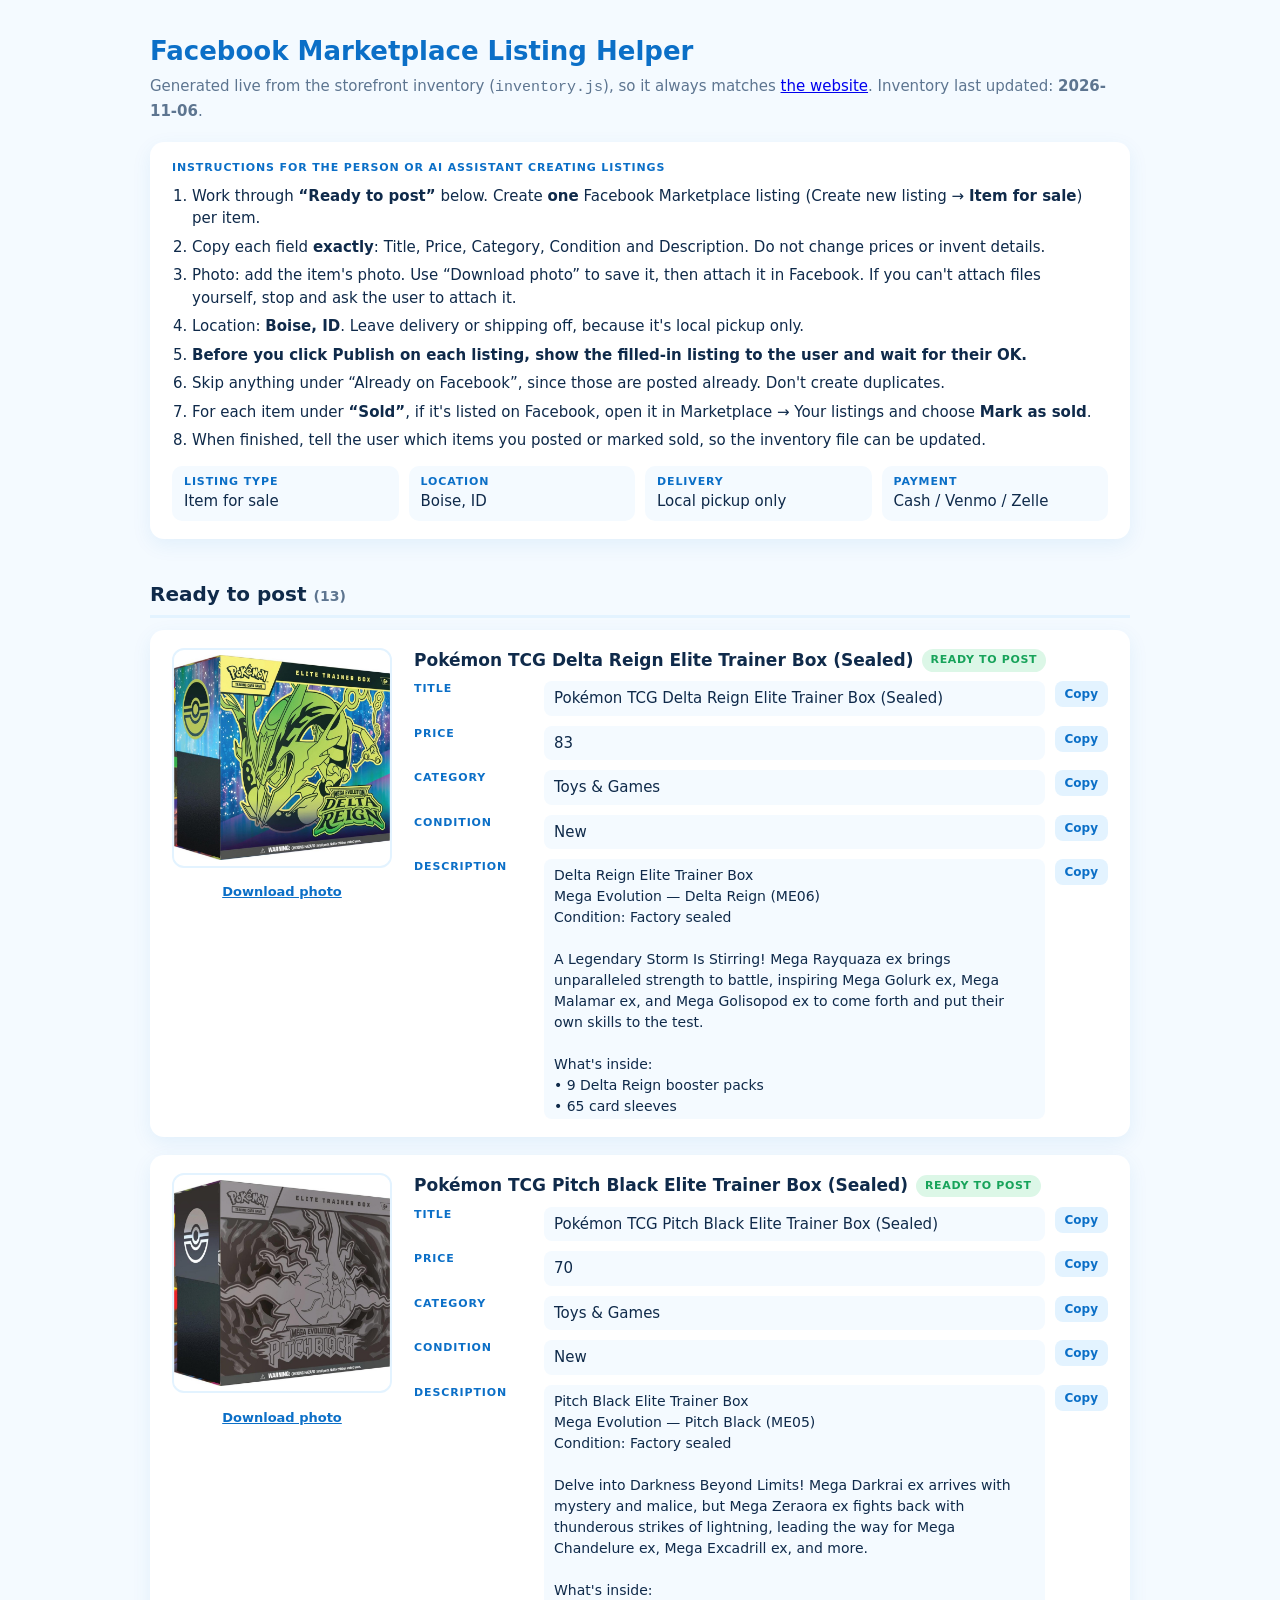
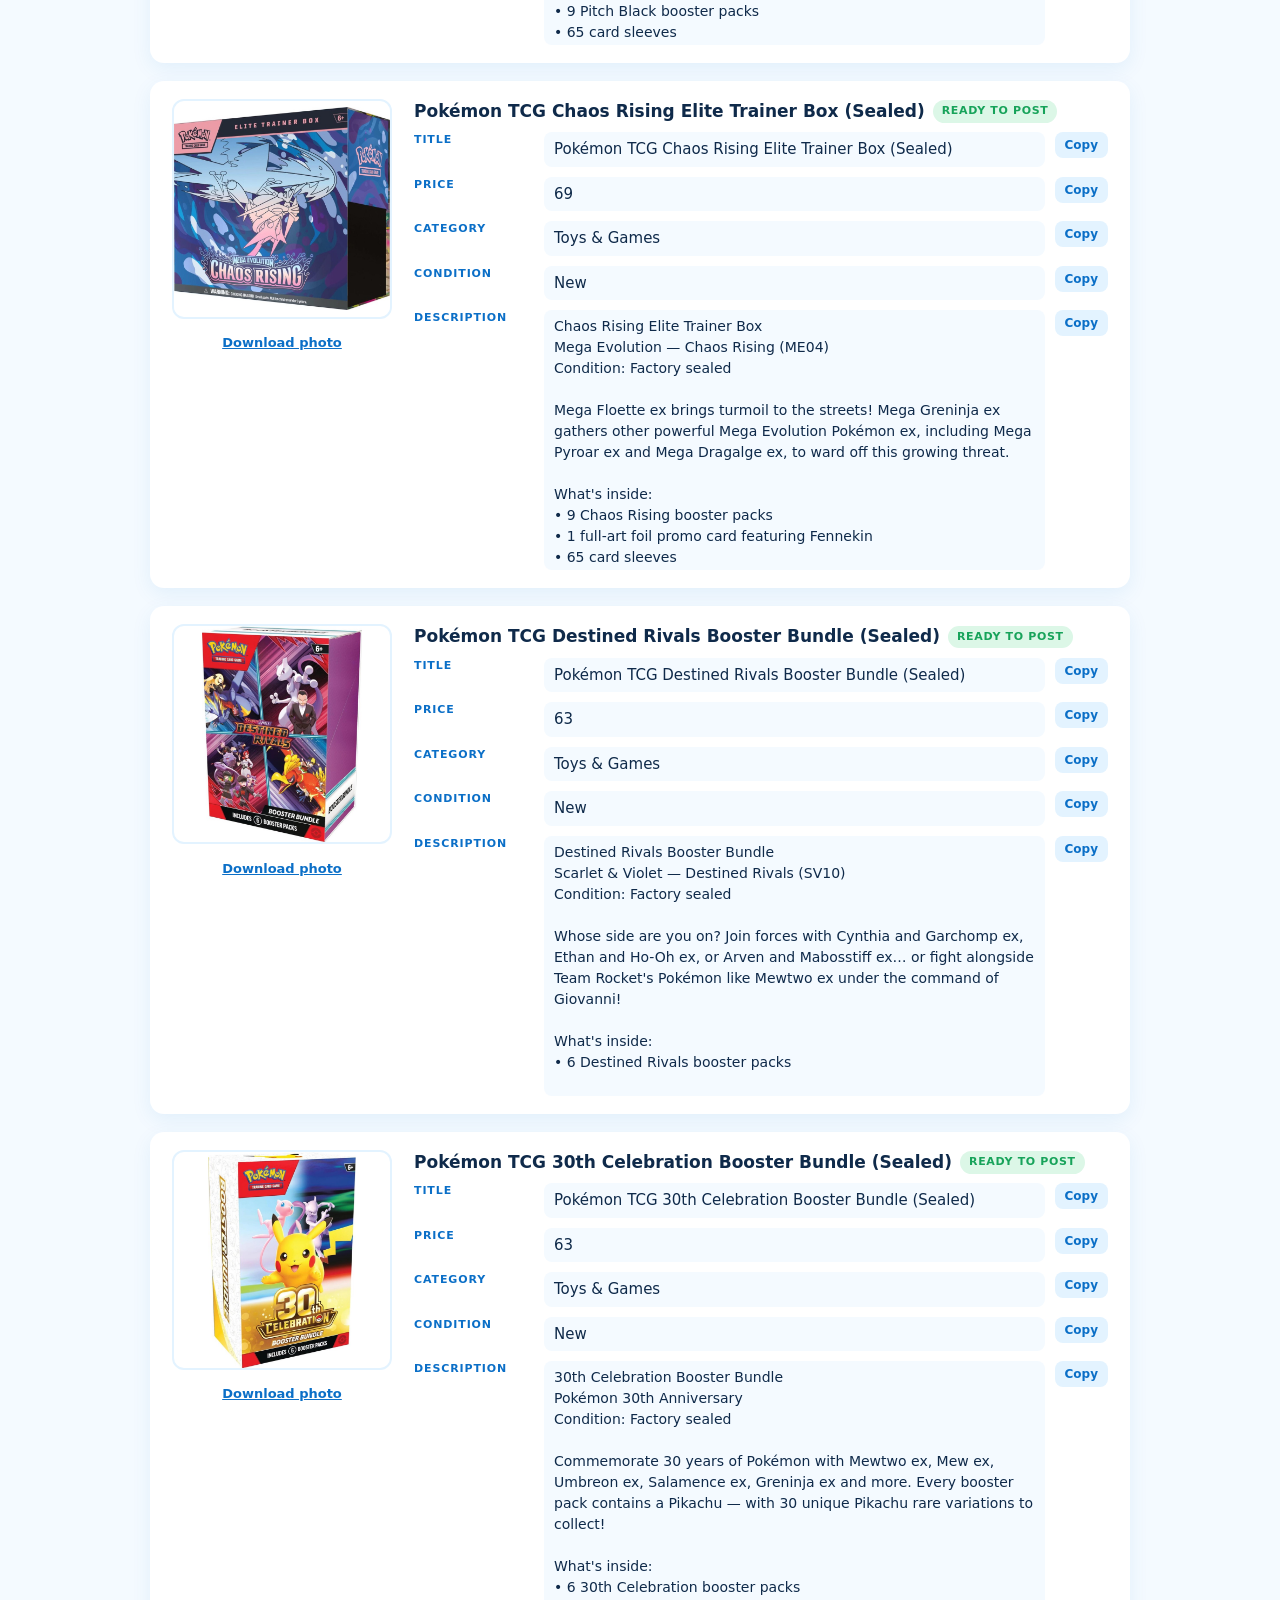
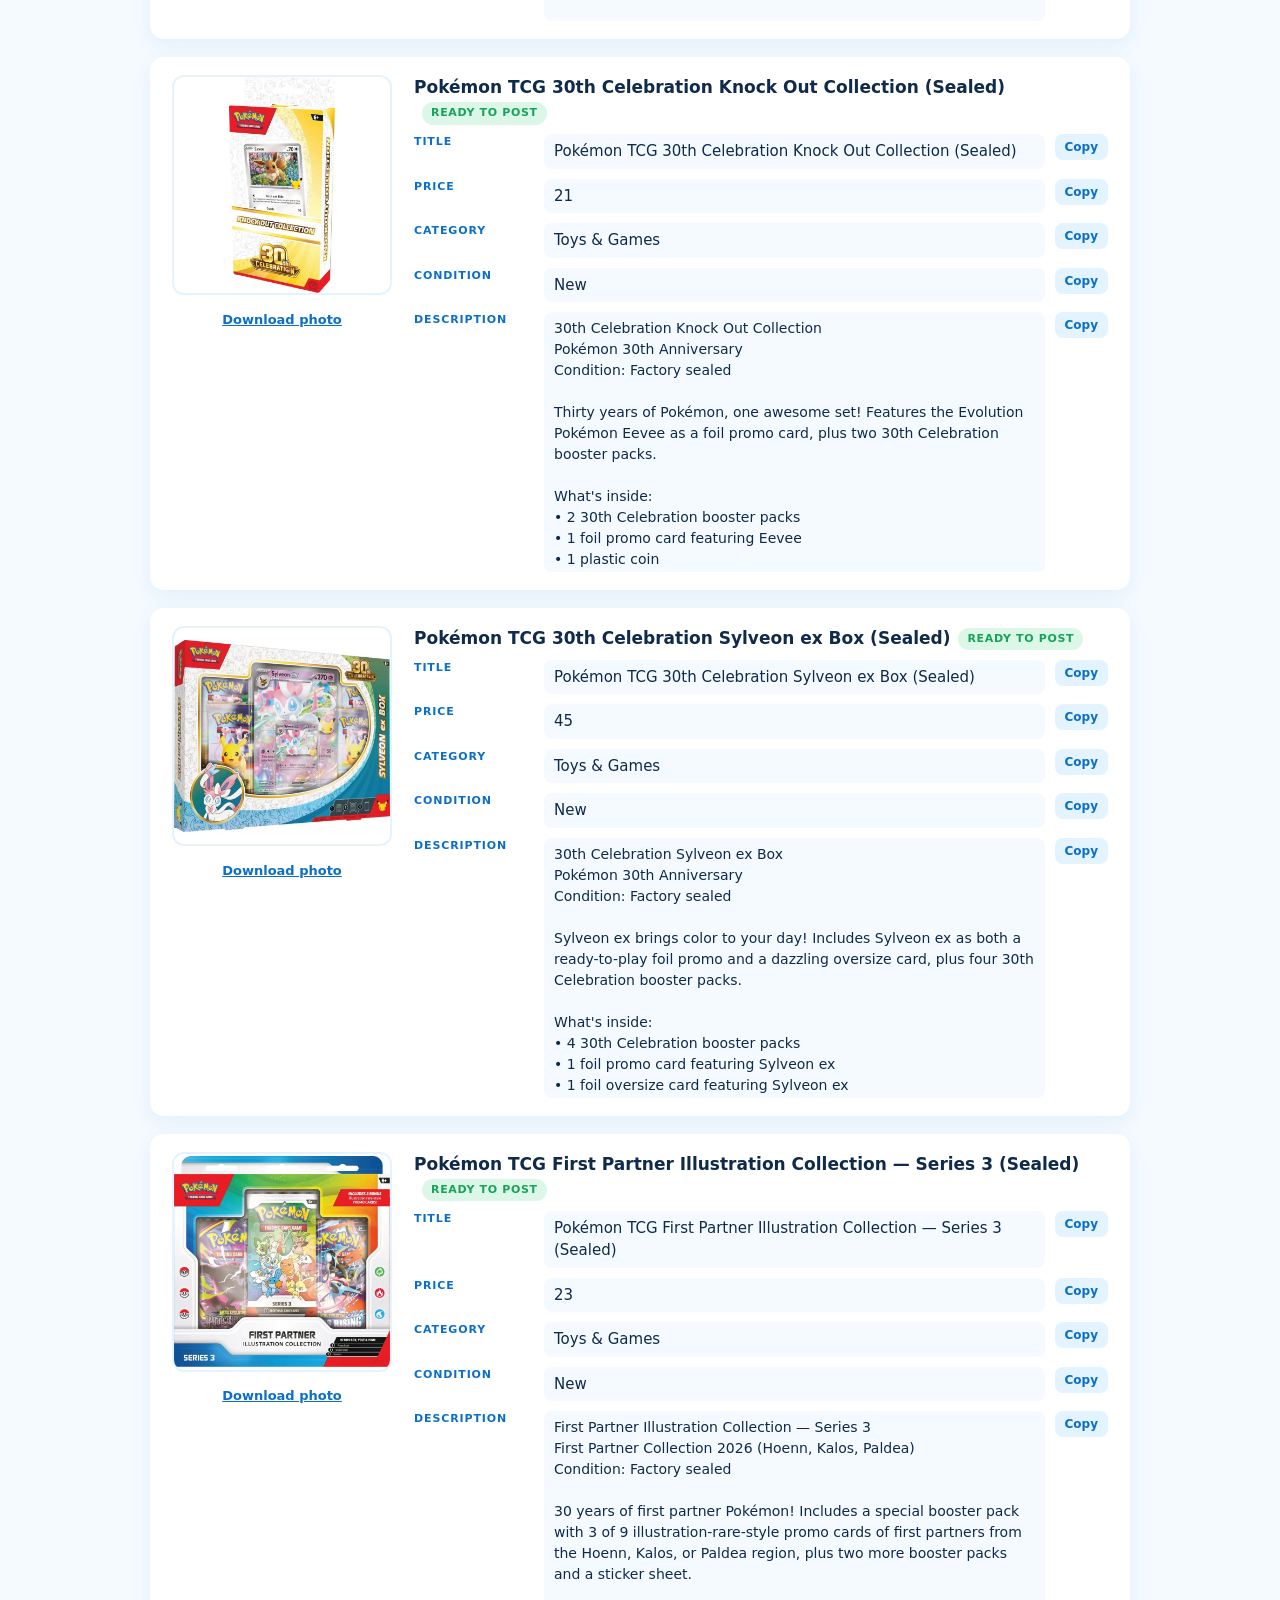
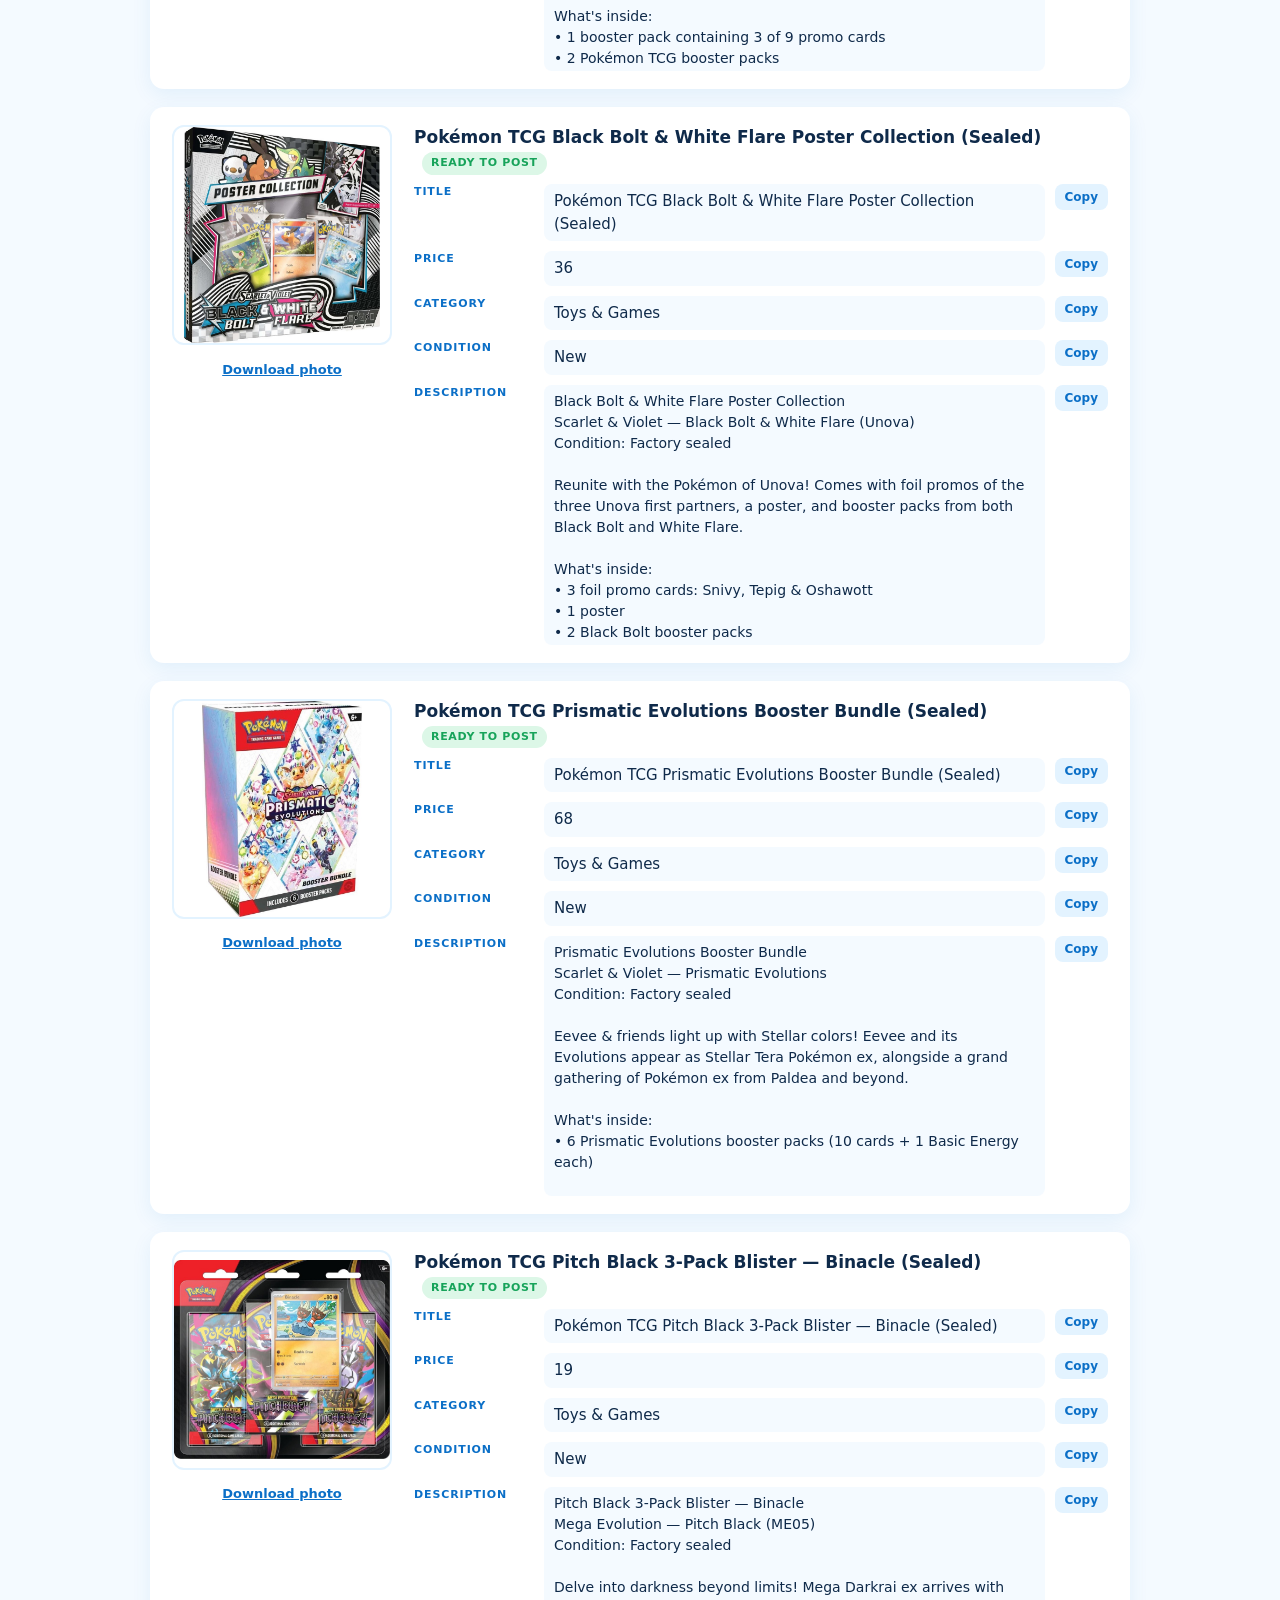
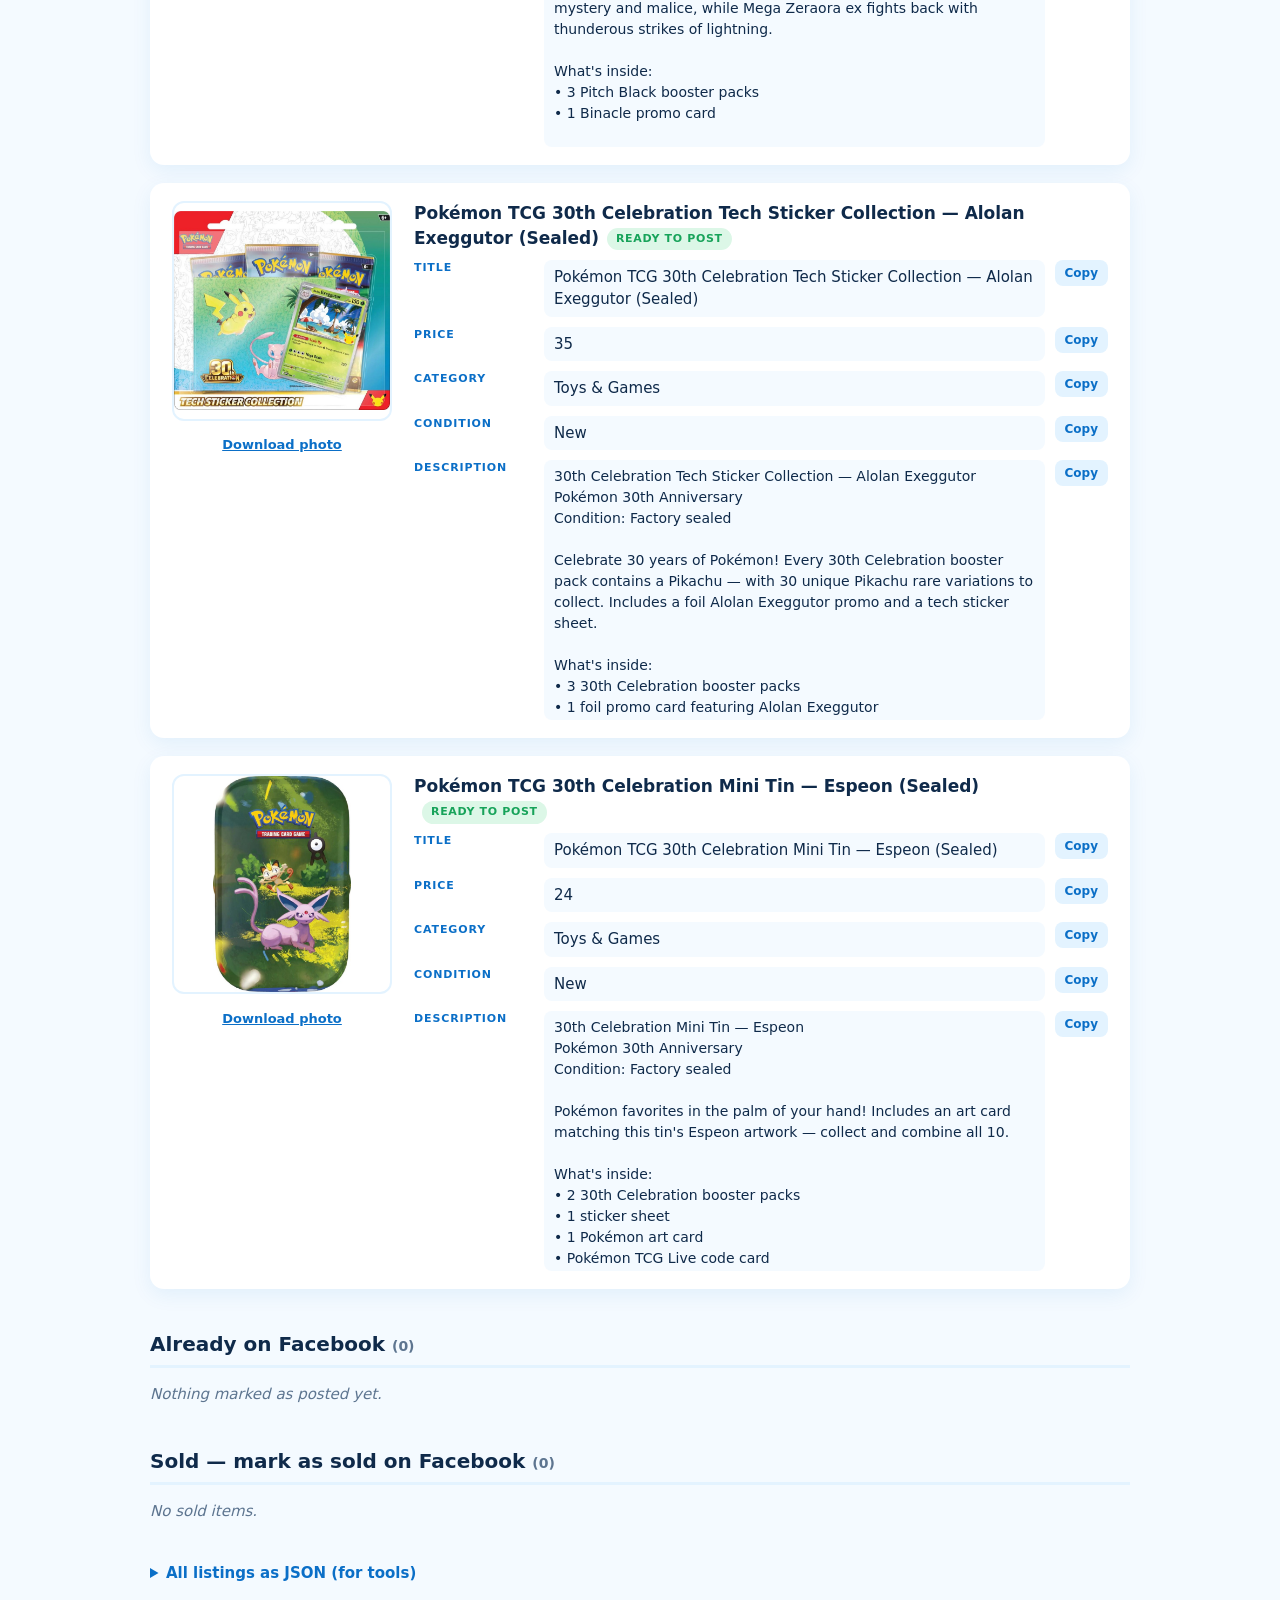
==== list.html @ 6b47bc5f "Add hidden list.html Facebook Marketplace listing helper Reads inventory.js and shows copy-ready Tit" ====
<!DOCTYPE html>
<html lang="en">
<head>
  <meta charset="UTF-8">
  <meta name="viewport" content="width=device-width, initial-scale=1">
  <meta name="robots" content="noindex, nofollow, noarchive">
  <title>Marketplace Listing Helper — Scheiber's Vault</title>
  <style>
    :root { --navy:#0f2a4a; --blue:#0b6fc7; --soft:#e3f3ff; --red:#ee3124; --green:#17a35a; --muted:#5d7590; --bg:#f4faff; }
    * { box-sizing: border-box; }
    body { margin: 0; font: 15px/1.5 system-ui, -apple-system, "Segoe UI", sans-serif; color: var(--navy); background: var(--bg); }
    main { width: min(980px, 100% - 32px); margin: 32px auto 80px; }
    h1 { font-size: 26px; margin: 0 0 4px; color: var(--blue); }
    h2 { font-size: 20px; margin: 40px 0 12px; padding-bottom: 6px; border-bottom: 3px solid var(--soft); }
    h2 small { font-weight: 600; color: var(--muted); font-size: 14px; }
    .sub { color: var(--muted); margin: 0 0 20px; }
    .panel { background: #fff; border-radius: 14px; padding: 18px 22px; box-shadow: 0 6px 20px rgba(11,111,199,.08); }
    .instructions ol { margin: 8px 0 0; padding-left: 20px; }
    .instructions li { margin-bottom: 6px; }
    .defaults { display: grid; grid-template-columns: repeat(auto-fit, minmax(200px, 1fr)); gap: 10px; margin-top: 14px; }
    .defaults div { background: var(--bg); border-radius: 10px; padding: 8px 12px; }
    .label { display: block; font-size: 11px; font-weight: 800; letter-spacing: .08em; text-transform: uppercase; color: var(--blue); }

    .listing { display: grid; grid-template-columns: 220px 1fr; gap: 22px; margin-bottom: 18px; }
    .listing.sold { opacity: .75; }
    .photo { text-align: center; }
    .photo img { width: 100%; aspect-ratio: 1; object-fit: contain; background: #fff; border: 2px solid var(--soft); border-radius: 12px; }
    .photo a { display: inline-block; margin-top: 8px; font-weight: 700; font-size: 13px; color: var(--blue); }
    .fields { display: grid; gap: 10px; }
    .field { display: grid; grid-template-columns: 120px 1fr auto; gap: 10px; align-items: start; }
    .value { background: var(--bg); border-radius: 8px; padding: 6px 10px; white-space: pre-wrap; word-break: break-word; }
    .value.desc { max-height: 260px; overflow: auto; font-size: 14px; }
    button.copy { font: 700 12px system-ui, sans-serif; color: var(--blue); background: var(--soft); border: 0; border-radius: 8px; padding: 6px 10px; cursor: pointer; white-space: nowrap; }
    button.copy:hover { background: #cfe8ff; }
    button.copy.done { background: var(--green); color: #fff; }
    .tag { display: inline-block; font-size: 11px; font-weight: 800; letter-spacing: .06em; text-transform: uppercase; padding: 3px 9px; border-radius: 999px; margin-left: 8px; vertical-align: middle; }
    .tag.ready { background: #dcf7e7; color: var(--green); }
    .tag.listed { background: var(--soft); color: var(--blue); }
    .tag.sold { background: #fde4e2; color: var(--red); }
    .listing h3 { margin: 0 0 8px; font-size: 17px; }
    .empty { color: var(--muted); font-style: italic; }
    details { margin-top: 40px; }
    summary { cursor: pointer; font-weight: 700; color: var(--blue); }
    pre { background: #fff; border-radius: 10px; padding: 14px; overflow: auto; font-size: 12px; }
    @media (max-width: 700px) {
      .listing { grid-template-columns: 1fr; }
      .photo img { max-width: 260px; }
      .field { grid-template-columns: 1fr auto; }
      .field .label { grid-column: 1 / -1; }
    }
  </style>
</head>
<body>
<main>
  <h1>Facebook Marketplace Listing Helper</h1>
  <p class="sub">Generated live from the storefront inventory (<code>inventory.js</code>), so it always matches <a href="/">the website</a>. Inventory last updated: <b id="updated"></b>.</p>

  <section class="panel instructions" id="instructions">
    <span class="label">Instructions for the person or AI assistant creating listings</span>
    <ol>
      <li>Work through <b>“Ready to post”</b> below. Create <b>one</b> Facebook Marketplace listing (Create new listing → <b>Item for sale</b>) per item.</li>
      <li>Copy each field <b>exactly</b>: Title, Price, Category, Condition and Description. Do not change prices or invent details.</li>
      <li>Photo: add the item's photo. Use “Download photo” to save it, then attach it in Facebook. If you can't attach files yourself, stop and ask the user to attach it.</li>
      <li>Location: <b id="locText"></b>. Leave delivery or shipping off, because it's local pickup only.</li>
      <li><b>Before you click Publish on each listing, show the filled-in listing to the user and wait for their OK.</b></li>
      <li>Skip anything under “Already on Facebook”, since those are posted already. Don't create duplicates.</li>
      <li>For each item under <b>“Sold”</b>, if it's listed on Facebook, open it in Marketplace → Your listings and choose <b>Mark as sold</b>.</li>
      <li>When finished, tell the user which items you posted or marked sold, so the inventory file can be updated.</li>
    </ol>
    <div class="defaults">
      <div><span class="label">Listing type</span>Item for sale</div>
      <div><span class="label">Location</span><span id="locDefault"></span></div>
      <div><span class="label">Delivery</span>Local pickup only</div>
      <div><span class="label">Payment</span><span id="payDefault"></span></div>
    </div>
  </section>

  <h2 id="ready-heading">Ready to post <small id="readyCount"></small></h2>
  <div id="ready"></div>

  <h2 id="listed-heading">Already on Facebook <small id="listedCount"></small></h2>
  <div id="listed"></div>

  <h2 id="sold-heading">Sold — mark as sold on Facebook <small id="soldCount"></small></h2>
  <div id="sold"></div>

  <details>
    <summary>All listings as JSON (for tools)</summary>
    <pre id="json"></pre>
  </details>
</main>

<script src="inventory.js"></script>
<script>
  const SITE = "https://storefront.scheiberintelligence.com";
  const esc = (s) => String(s ?? "").replace(/[&<>"']/g, (c) => ({ "&": "&amp;", "<": "&lt;", ">": "&gt;", '"': "&quot;", "'": "&#39;" }[c]));
  const status = (i) => (!i.qty || i.qty <= 0 ? "sold" : i.pending ? "pending" : "available");

  // Facebook Marketplace field mapping
  const FB_CATEGORY = {
    "pokemon-singles": "Toys & Games",
    "pokemon-sealed": "Toys & Games",
    "pokemon-graded": "Toys & Games",
    "nintendo-games": "Video Games",
    "nintendo-hardware": "Video Games",
  };

  function fbCondition(item) {
    if (item.fbCondition) return item.fbCondition;
    const c = (item.condition || "").toLowerCase();
    if (/sealed|brand new|^new/.test(c)) return "New";
    if (/like new|near mint|mint|psa|bgs|cgc|excellent/.test(c)) return "Used - Like New";
    if (/fair|played|heavy|damaged/.test(c)) return "Used - Fair";
    return "Used - Good";
  }

  function fbTitle(item) {
    let t = item.name;
    if (item.category.startsWith("pokemon") && !/pok[eé]mon/i.test(t)) t = "Pokémon TCG " + t;
    if (/sealed/i.test(item.condition || "") && !/sealed/i.test(t)) t += " (Sealed)";
    return t.length > 100 ? t.slice(0, 99) + "…" : t;
  }

  function fbDescription(item) {
    const lines = [];
    lines.push(item.name);
    if (item.details) lines.push(item.details);
    if (item.condition) lines.push(`Condition: ${item.condition}`);
    if (item.description) lines.push("", item.description);
    if (item.contents && item.contents.length) {
      lines.push("", "What's inside:");
      item.contents.forEach((c) => lines.push(`• ${c}`));
    }
    lines.push("", `Local pickup in ${STORE.city}.${STORE.payments.length ? " " + STORE.payments.join(" / ") + " accepted." : ""}`);
    lines.push("Message me if you're interested!");
    return lines.join("\n");
  }

  function toListing(item) {
    return {
      id: item.id,
      status: status(item),
      onFacebook: !!item.fbListed,
      title: fbTitle(item),
      price: item.price,
      category: FB_CATEGORY[item.category] || "Toys & Games",
      condition: fbCondition(item),
      description: fbDescription(item),
      photoUrl: item.image ? `${SITE}/${item.image}` : "",
      photoPath: item.image || "",
      websiteLink: `${SITE}/#${item.id}`,
      quantity: item.qty,
    };
  }

  const fieldRow = (label, value, cls = "") => `
    <div class="field">
      <span class="label">${label}</span>
      <div class="value ${cls}" data-field="${label.toLowerCase()}">${esc(value)}</div>
      <button class="copy" type="button">Copy</button>
    </div>`;

  function card(l, tag) {
    const tagText = { ready: "Ready to post", listed: "On Facebook", sold: "Sold" }[tag];
    return `
    <article class="panel listing ${tag === "sold" ? "sold" : ""}" id="item-${esc(l.id)}" data-id="${esc(l.id)}" data-status="${tag}">
      <div class="photo">
        ${l.photoPath ? `<img src="${esc(l.photoPath)}" alt="${esc(l.title)}">
        <a href="${esc(l.photoPath)}" download="${esc(l.id)}.jpg">Download photo</a>` : `<p class="empty">No photo yet</p>`}
      </div>
      <div>
        <h3>${esc(l.title)}<span class="tag ${tag}">${tagText}</span></h3>
        <div class="fields">
          ${fieldRow("Title", l.title)}
          ${fieldRow("Price", l.price)}
          ${fieldRow("Category", l.category)}
          ${fieldRow("Condition", l.condition)}
          ${tag === "sold" ? "" : fieldRow("Description", l.description, "desc")}
        </div>
      </div>
    </article>`;
  }

  const listings = INVENTORY.map(toListing);
  const ready  = listings.filter((l) => l.status === "available" && !l.onFacebook);
  const listed = listings.filter((l) => l.status !== "sold" && l.onFacebook);
  const sold   = listings.filter((l) => l.status === "sold");

  const fill = (id, arr, tag, emptyText) => {
    document.getElementById(id).innerHTML = arr.length ? arr.map((l) => card(l, tag)).join("") : `<p class="empty">${emptyText}</p>`;
    document.getElementById(id + "Count").textContent = `(${arr.length})`;
  };
  fill("ready", ready, "ready", "Nothing new to post.");
  fill("listed", listed, "listed", "Nothing marked as posted yet.");
  fill("sold", sold, "sold", "No sold items.");

  document.getElementById("updated").textContent = STORE.updated || "—";
  document.getElementById("locText").textContent = STORE.city;
  document.getElementById("locDefault").textContent = STORE.city;
  document.getElementById("payDefault").textContent = STORE.payments.join(" / ") || "—";
  document.getElementById("json").textContent = JSON.stringify({ ready, onFacebook: listed, sold }, null, 2);

  document.addEventListener("click", async (e) => {
    const btn = e.target.closest("button.copy");
    if (!btn) return;
    const text = btn.previousElementSibling.textContent;
    try { await navigator.clipboard.writeText(text); }
    catch {
      const ta = Object.assign(document.createElement("textarea"), { value: text });
      document.body.append(ta); ta.select(); document.execCommand("copy"); ta.remove();
    }
    btn.textContent = "Copied"; btn.classList.add("done");
    setTimeout(() => { btn.textContent = "Copy"; btn.classList.remove("done"); }, 1500);
  });
</script>
</body>
</html>
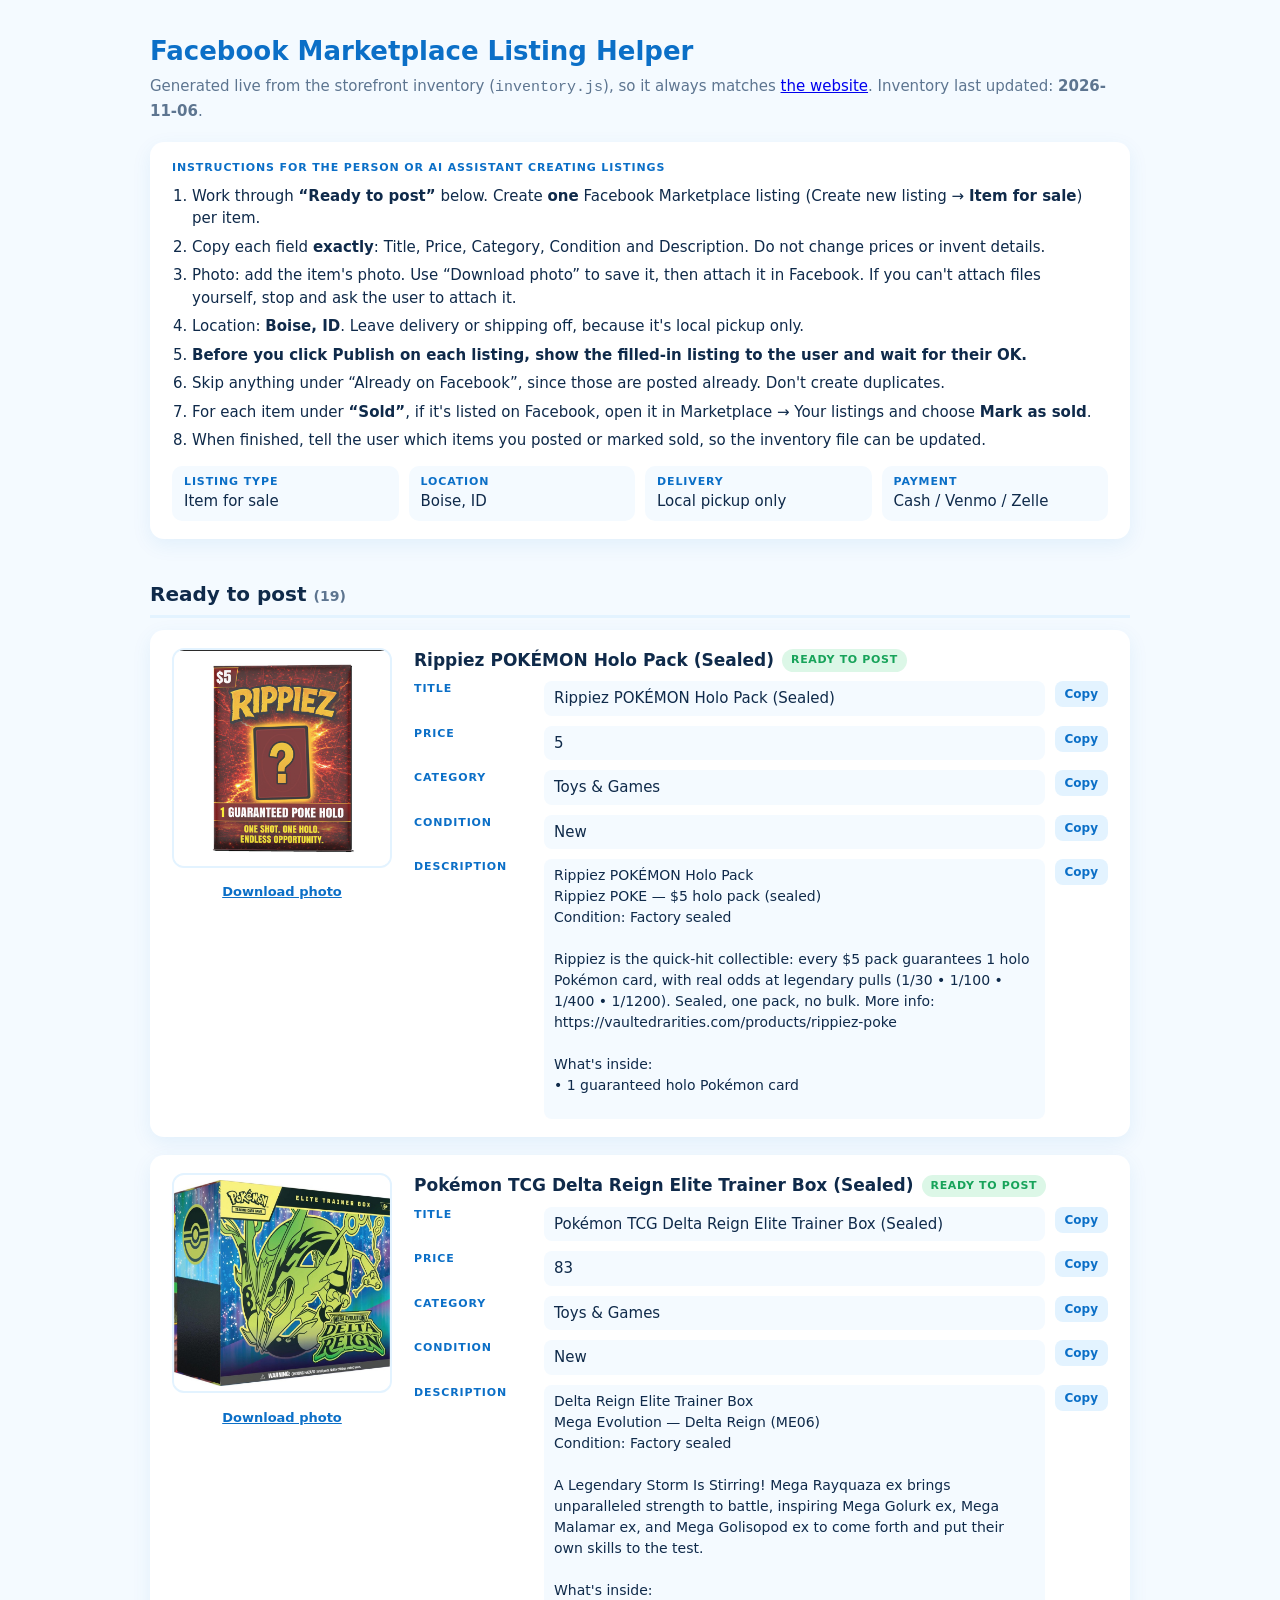
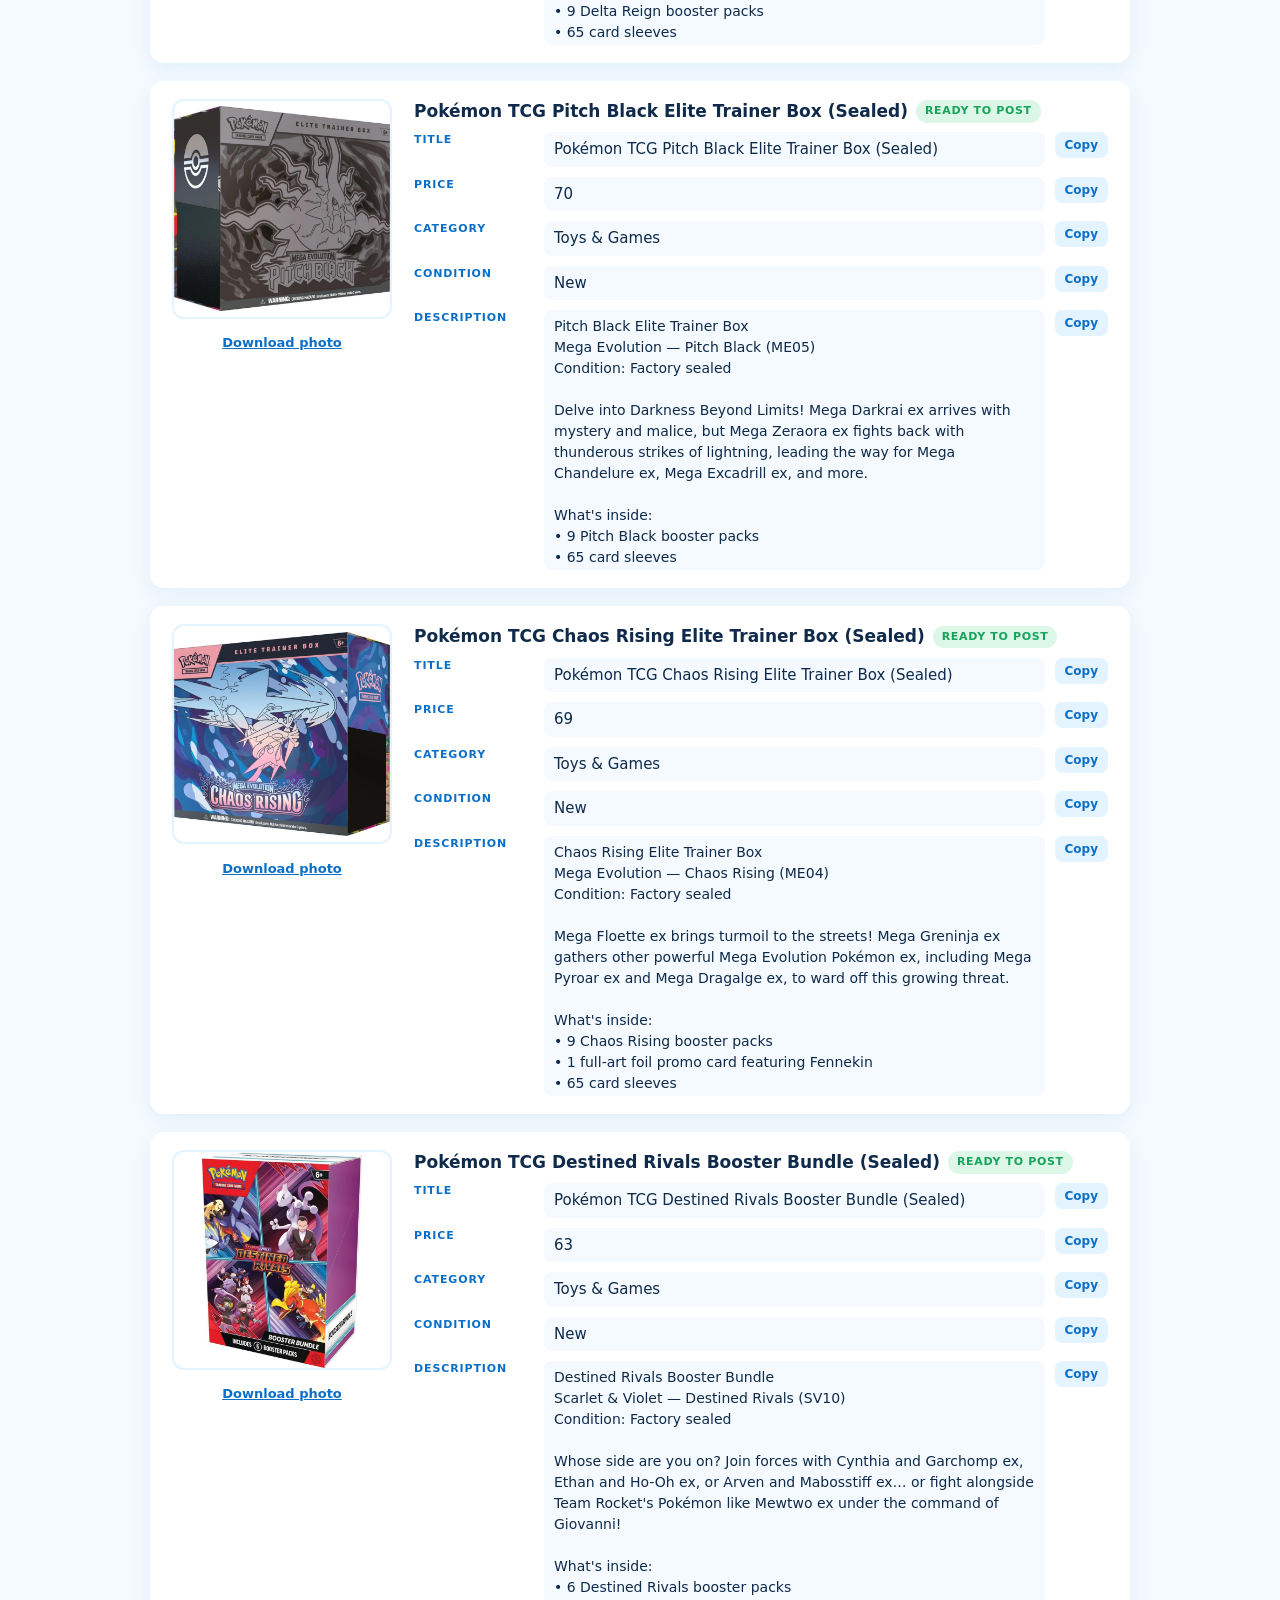
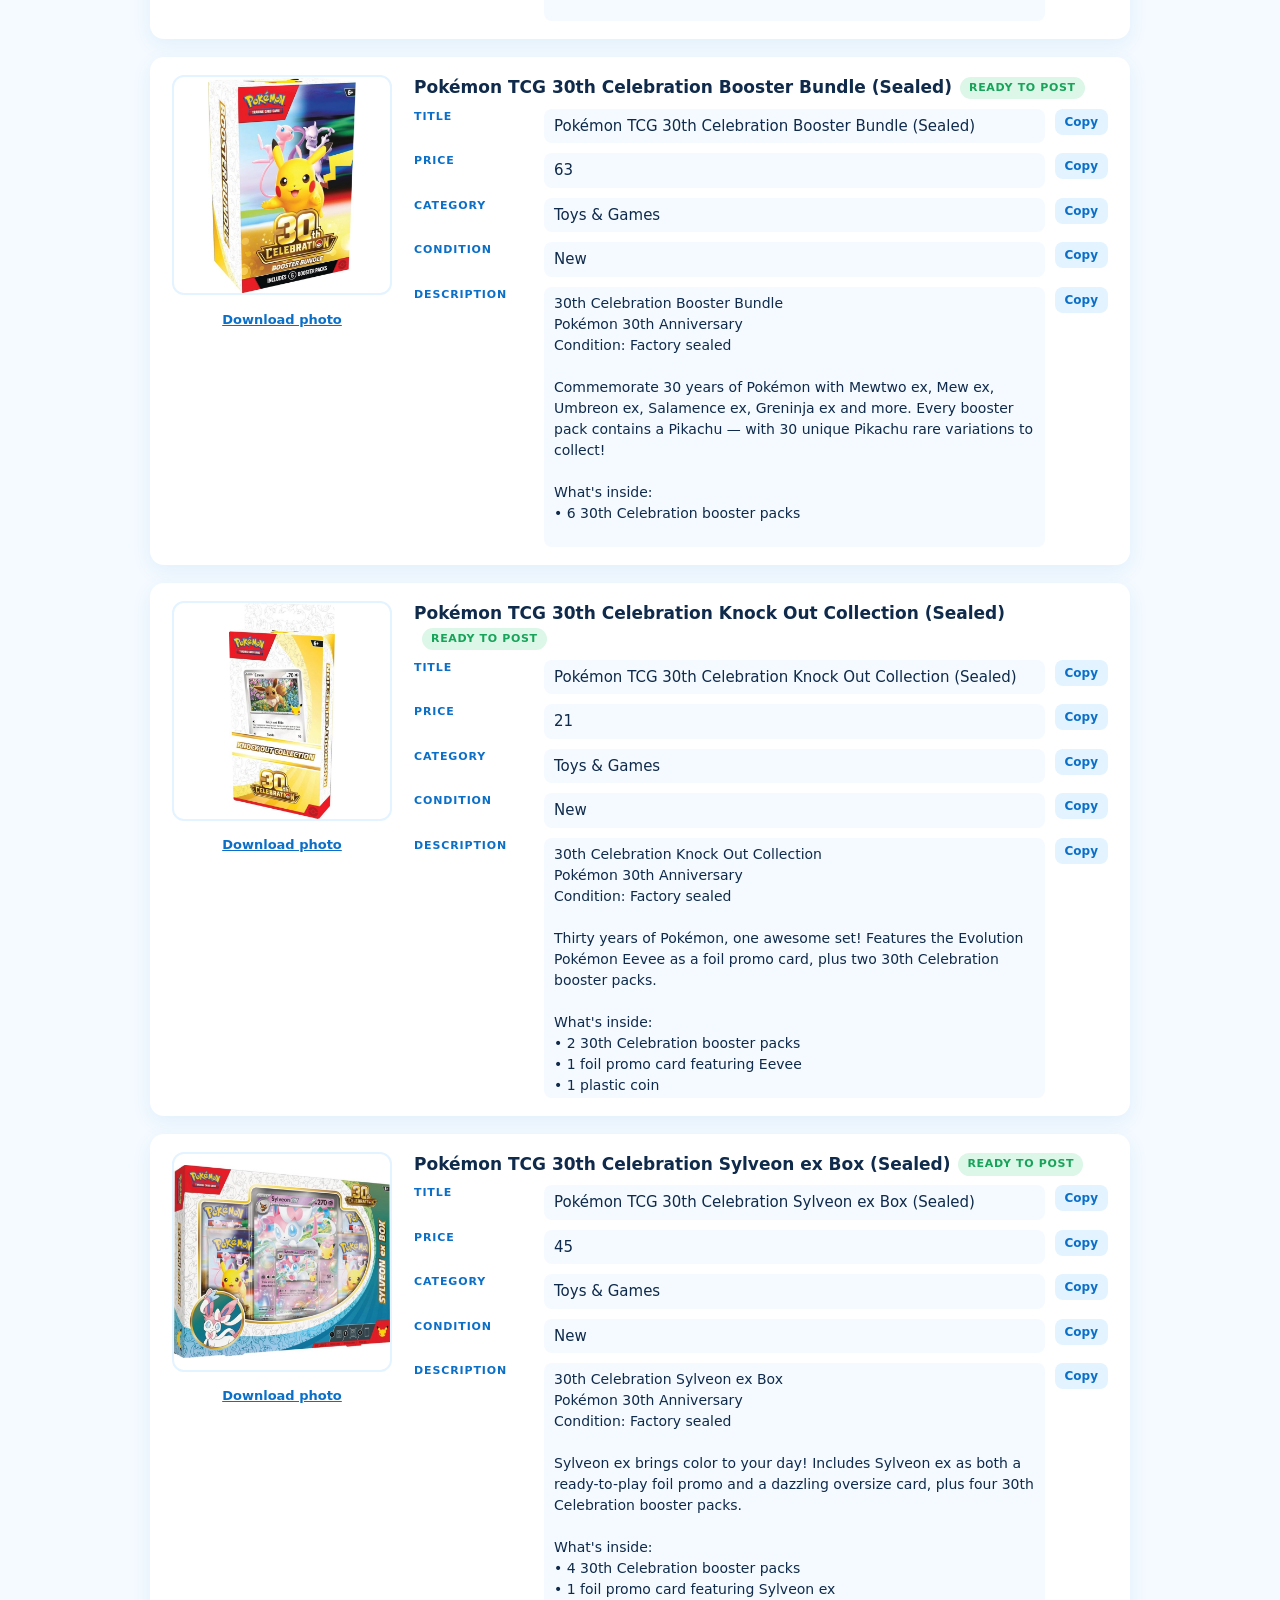
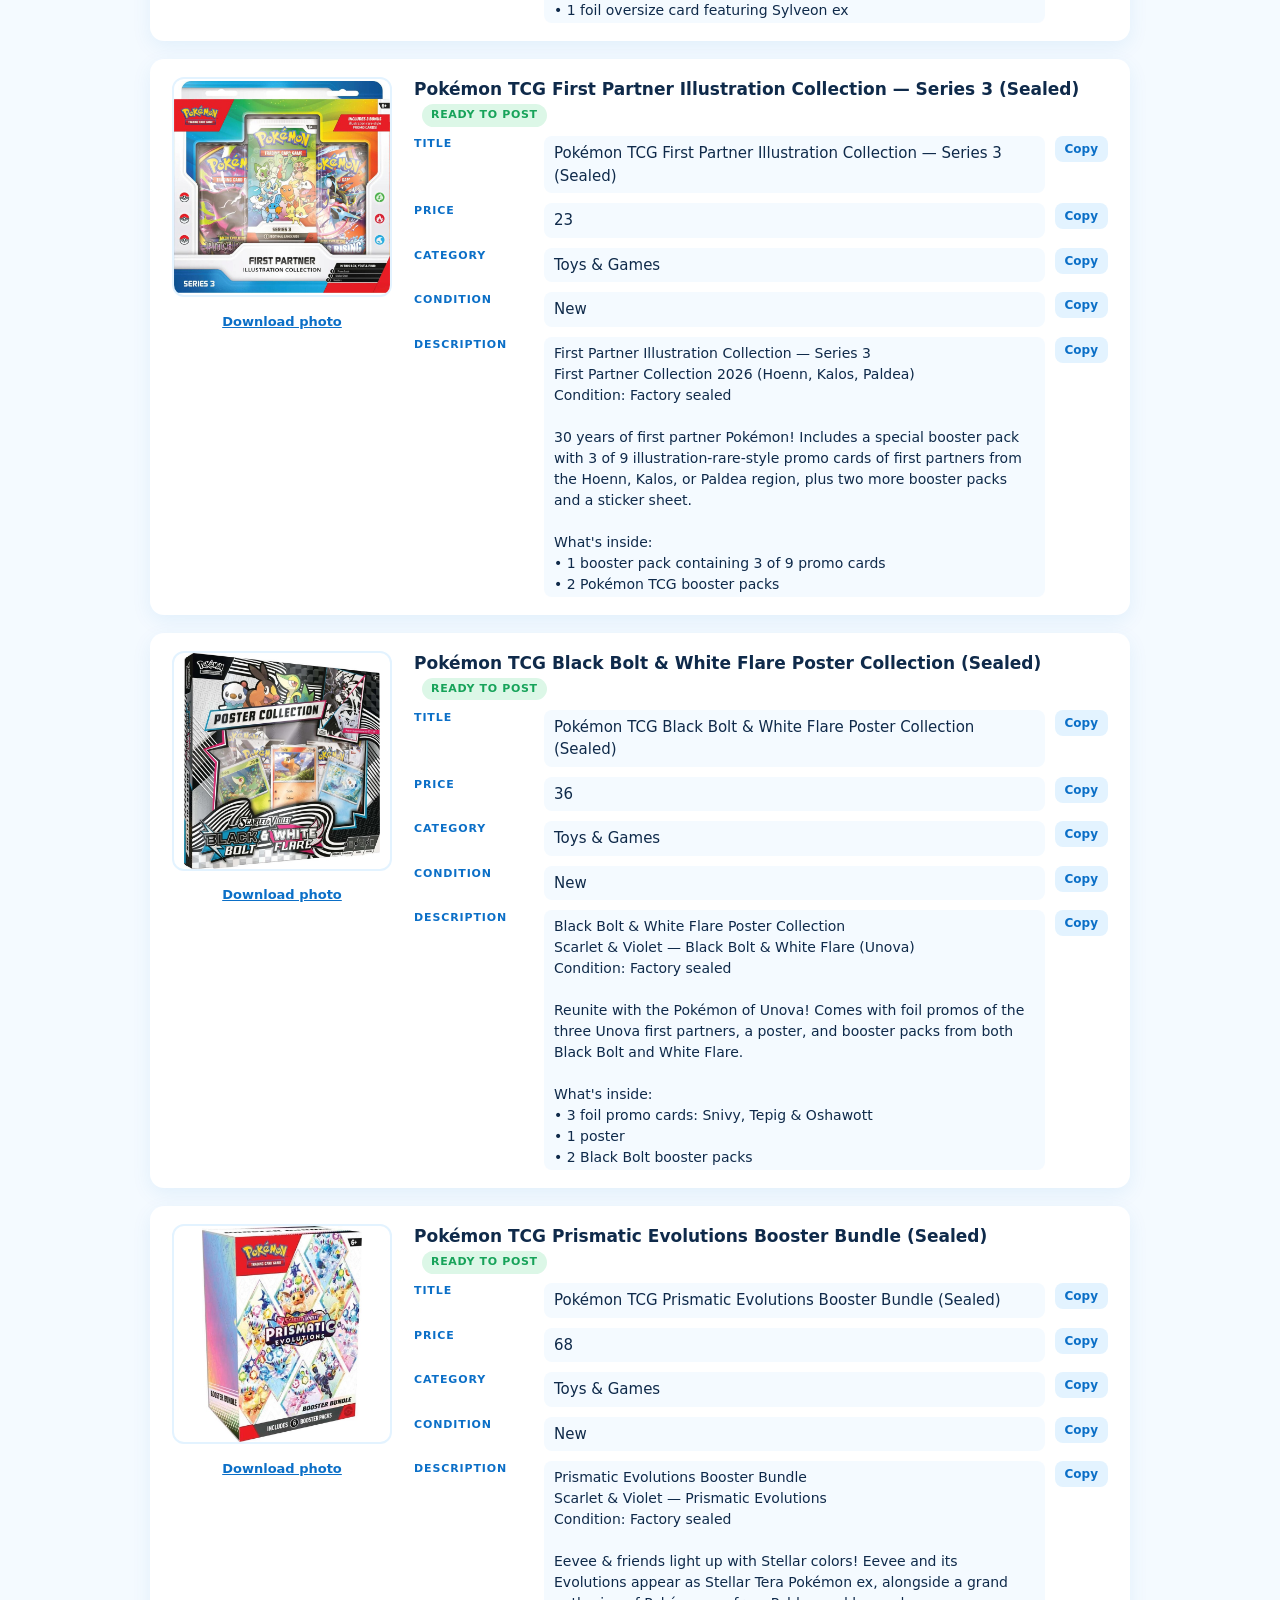
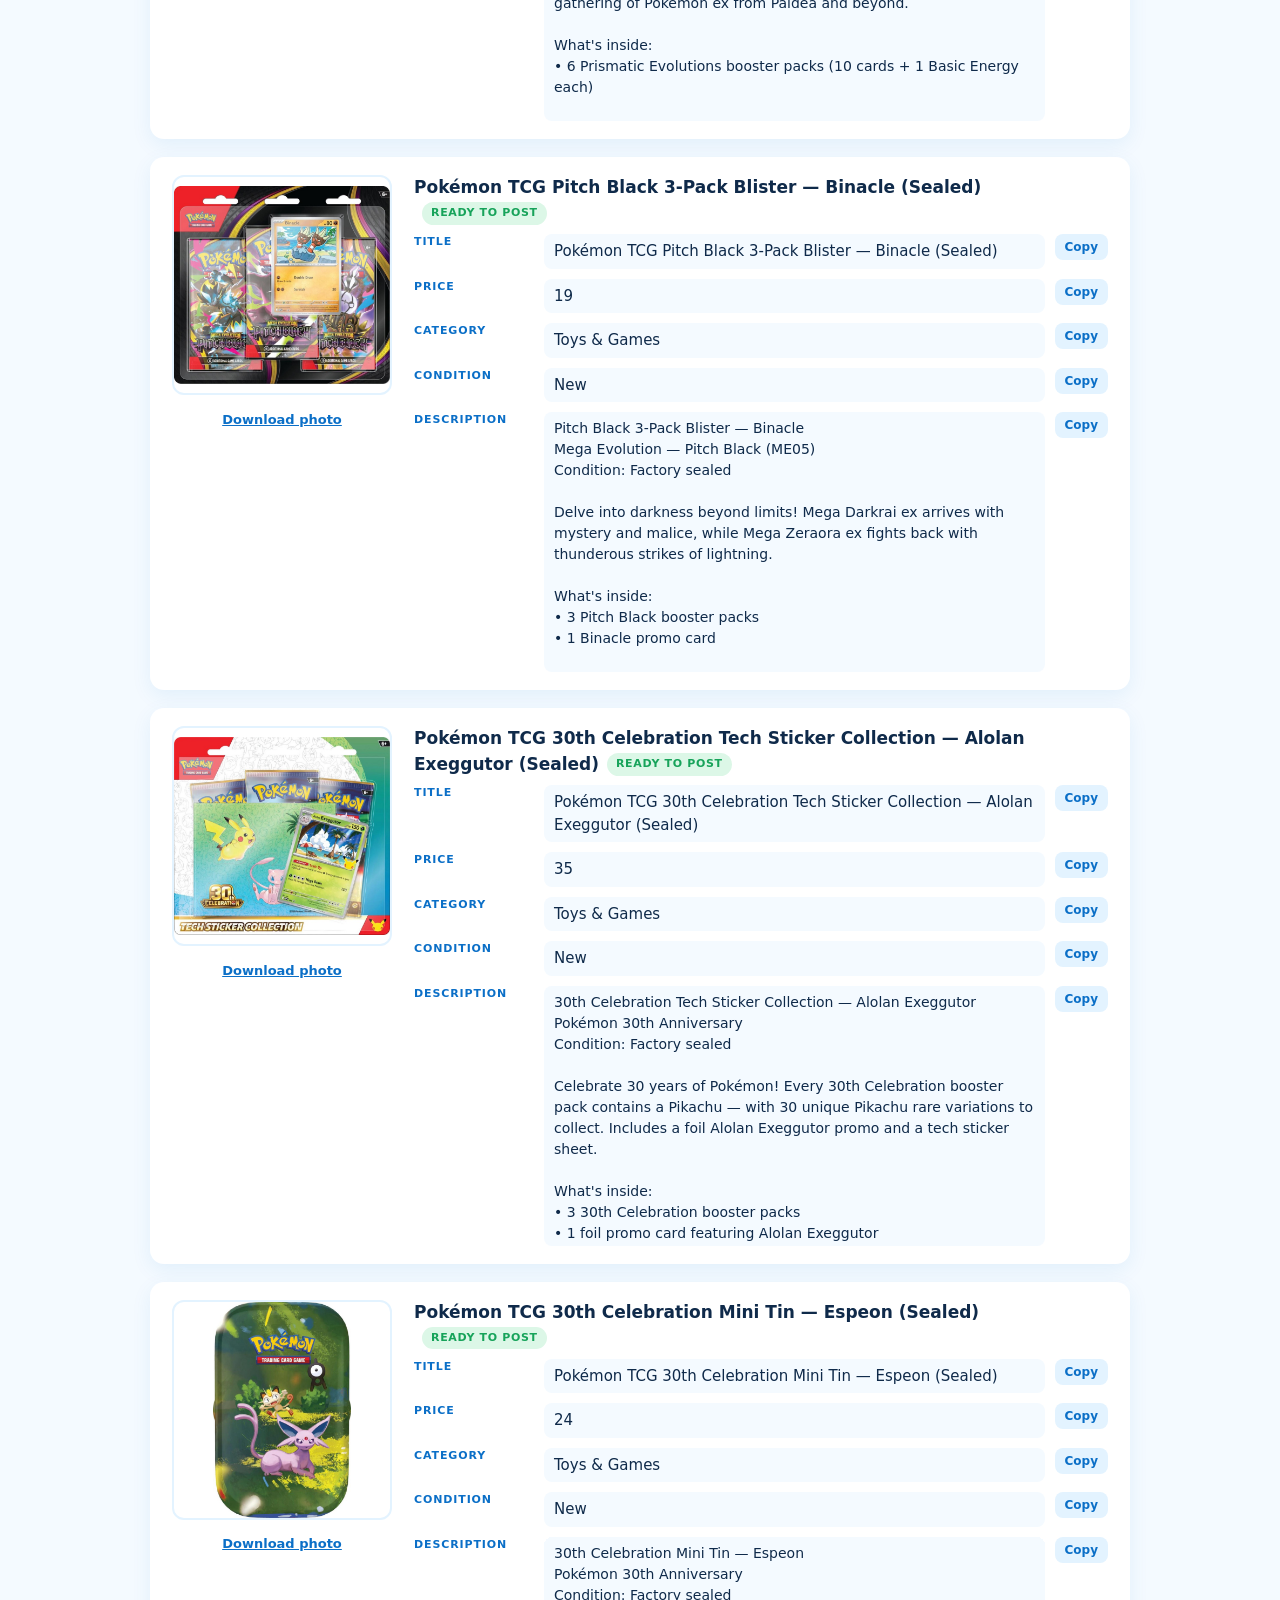
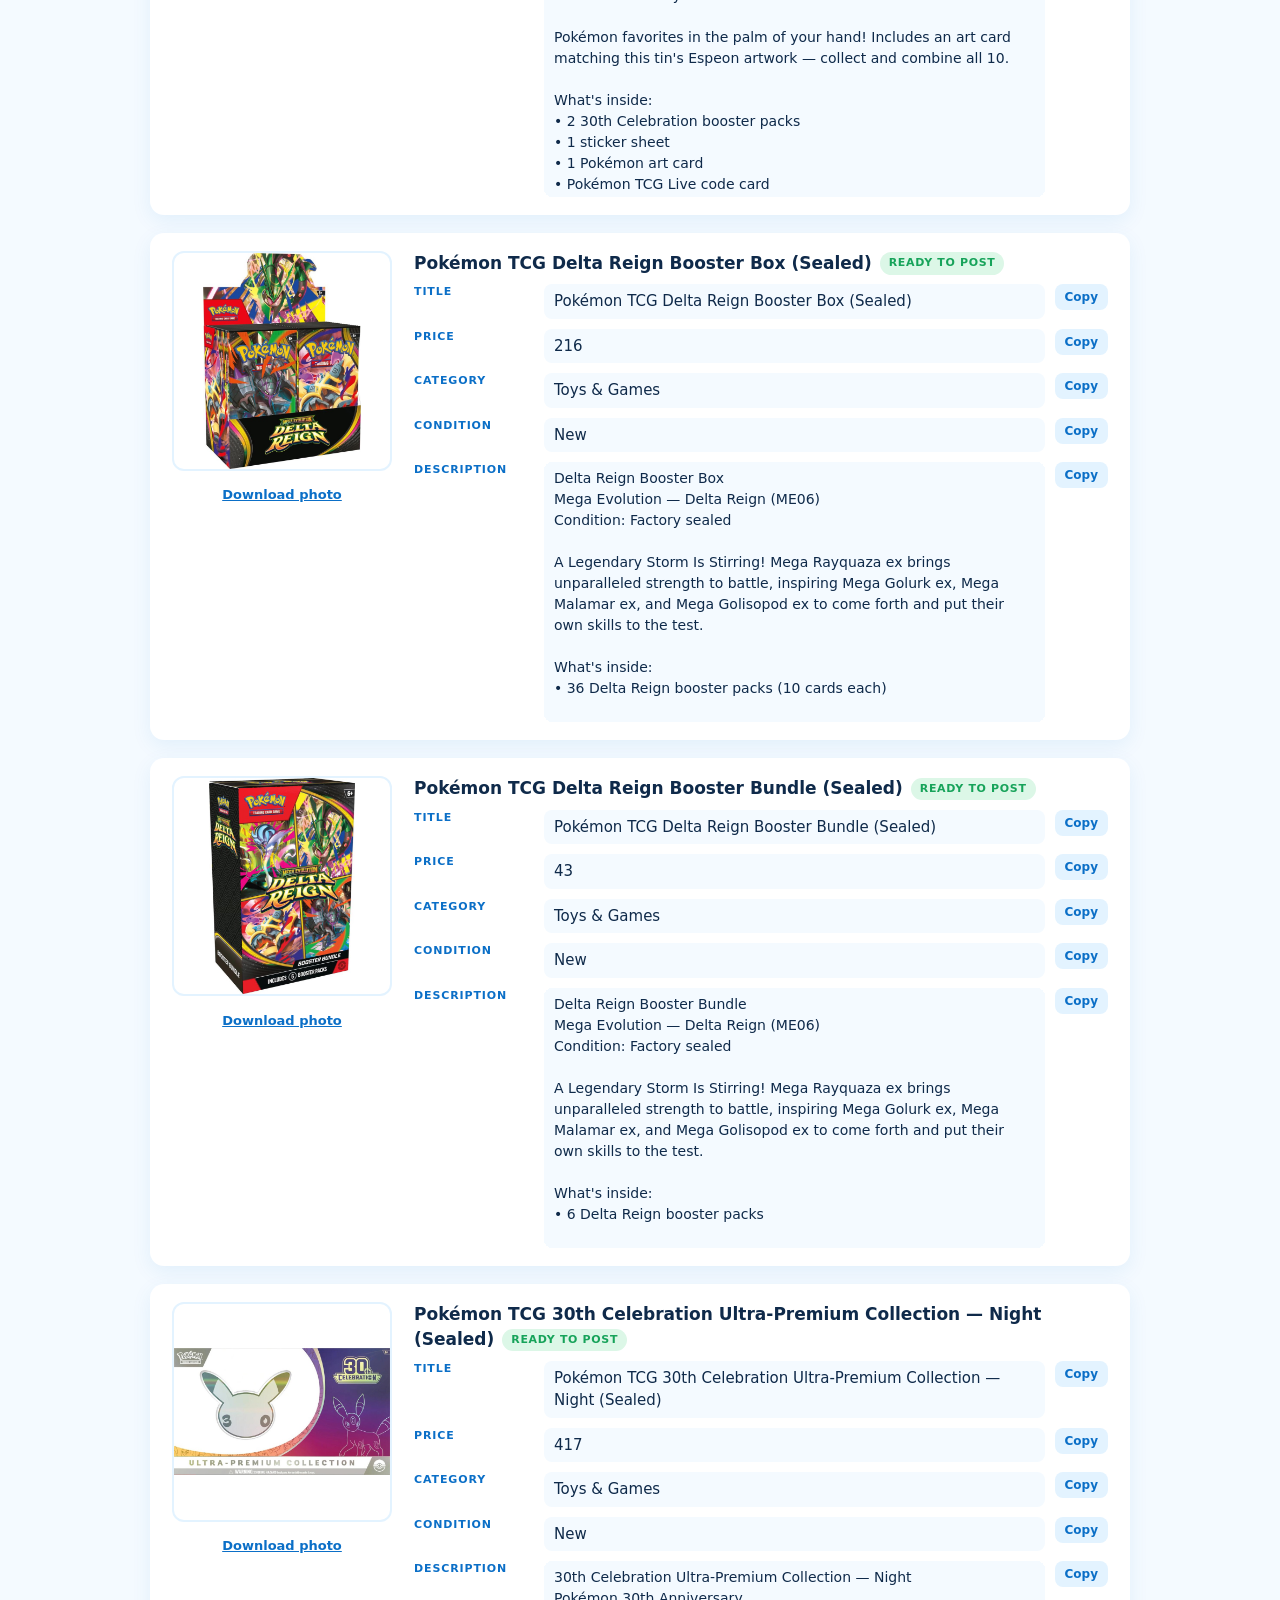
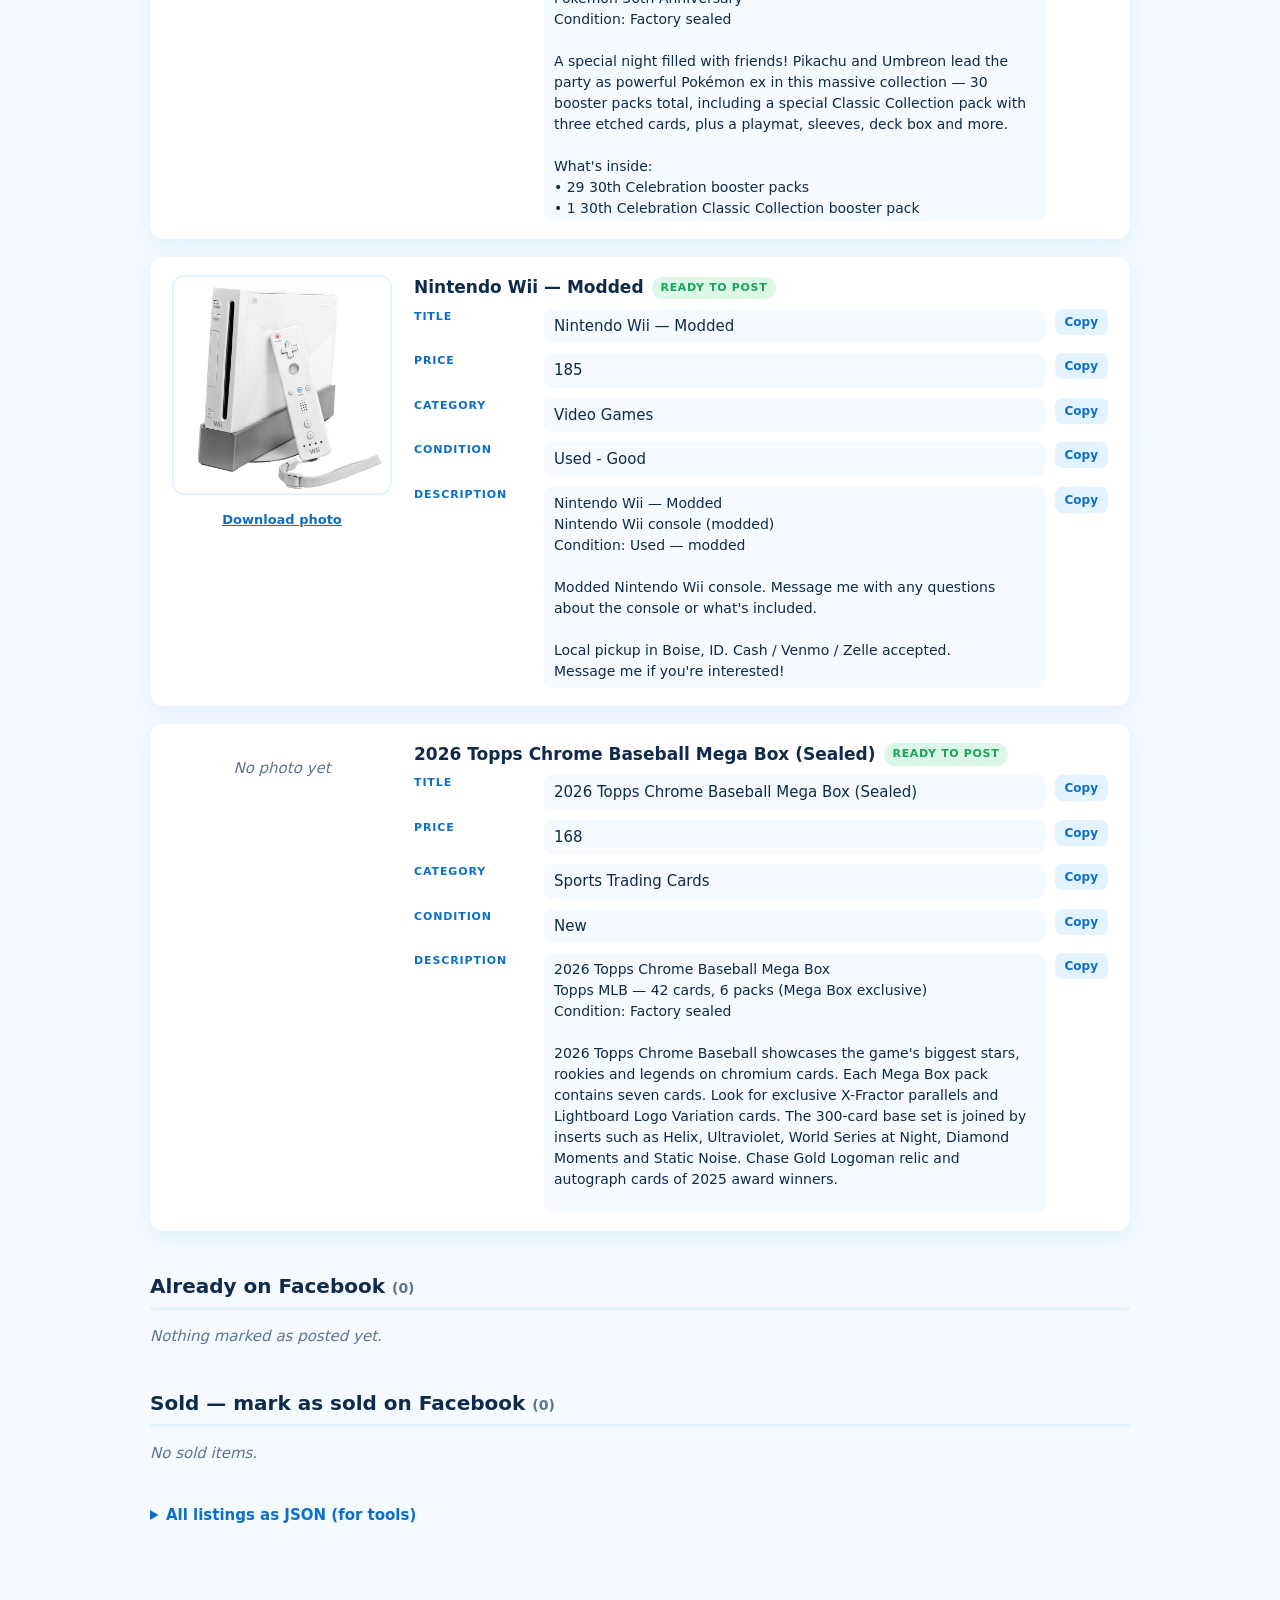
==== commit a4cb746e: "Add 2026 Topps Chrome Baseball Mega Box ($168) and a Sports category Co-Authored-By: Claude Haiku 5." ====
--- a/list.html
+++ b/list.html
@@ -103,6 +103,7 @@
     "pokemon-graded": "Toys & Games",
     "nintendo-games": "Video Games",
     "nintendo-hardware": "Video Games",
+    "sports-sealed": "Sports Trading Cards",
   };
 
   function fbCondition(item) {
